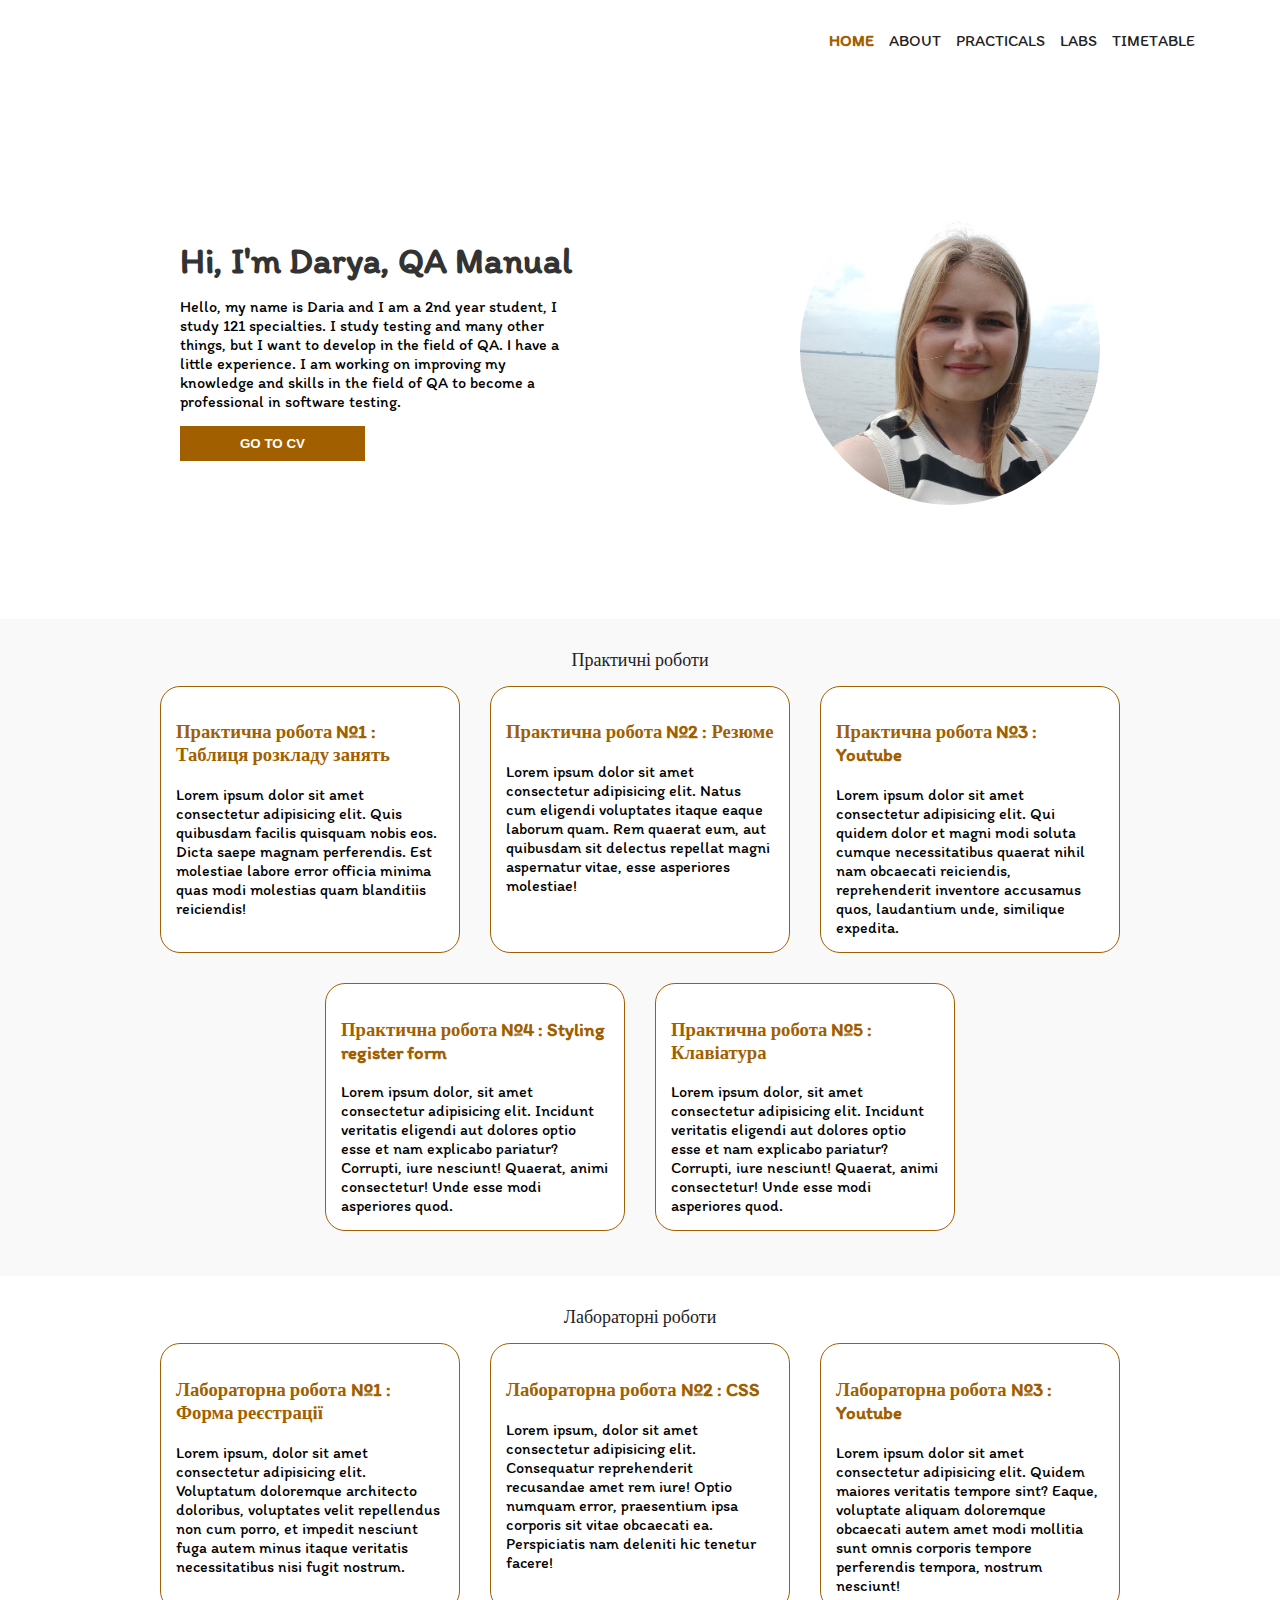
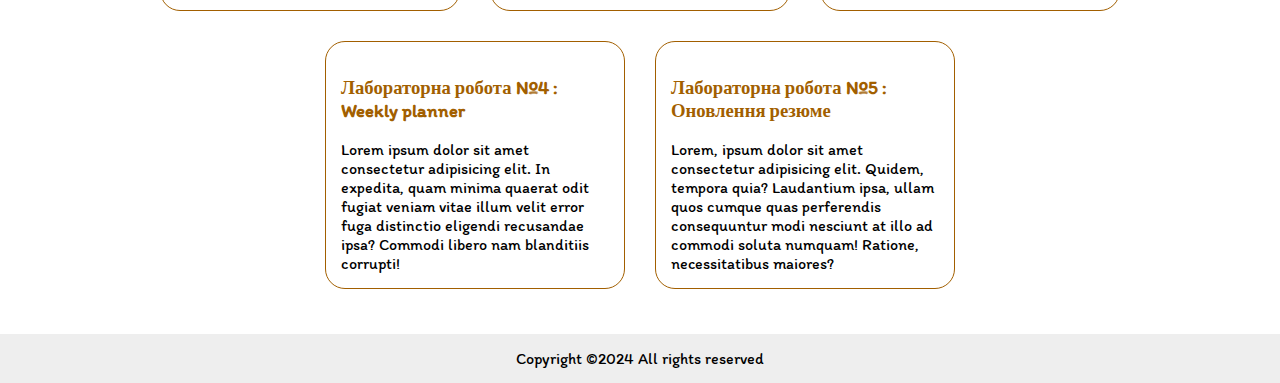
==== lab5/index.html @ 58d54bd6 "added lab5" ====
<!DOCTYPE html>
<html lang="en">
	<head>
		<meta charset="UTF-8" />
		<meta name="viewport" content="width=device-width, initial-scale=1.0" />
		<title>Darya Yakymenko - Junior QA Manual</title>
		<link rel="stylesheet" href="./assets/styles/style.css" />

		<link rel="preconnect" href="https://fonts.googleapis.com" />
		<link rel="preconnect" href="https://fonts.gstatic.com" crossorigin />
		<link
			href="https://fonts.googleapis.com/css2?family=Itim&display=swap"
			rel="stylesheet"
		/>

		<script src="./assets/js/script.js" defer></script>
	</head>
	<body>
		<div id="mainBody">
			<header class="header">
				<div class="wrapper">
					<nav class="nav" role="navigation">
						<ul>
							<li>
								<a href="./index.html" class="navLink active">Home</a>
							</li>
							<li>
								<a href="#about" class="navLink">About</a>
							</li>
							<li>
								<a href="#pzs">Practicals</a>
							</li>
							<li>
								<a href="#labs">Labs</a>
							</li>
							<li>
								<a href="./timetable.html">Timetable</a>
							</li>
						</ul>
					</nav>

					<button type="button" class="burgerNav">
						<span class="burgerLine"></span>
					</button>
				</div>
			</header>

			<main class="main">
				<section class="about" id="about">
					<div class="wrapper">
						<div class="aboutBody">
							<div class="aboutInfo">
								<h1>Hi, I'm Darya, QA Manual</h1>
								<p>
									Hello, my name is Daria and I am a 2nd year student, I study
									121 specialties. I study testing and many other things, but I
									want to develop in the field of QA. I have a little
									experience. I am working on improving my knowledge and skills
									in the field of QA to become a professional in software
									testing.
								</p>
								<a
									href="https://cozy-chebakia-2835b8.netlify.app/"
									target="_blank"
								>
									<button type="button">Go to CV</button>
								</a>
							</div>

							<img
								src="./assets/images/photo.jpg"
								alt="User photo"
								class="aboutImage"
							/>
						</div>
					</div>
				</section>

				<section class="pzs" id="pzs">
					<div class="wrapper">
						<h2>Практичні роботи</h2>

						<div class="pzsBody">
							<div class="pz">
								<h3>
									<a href="./timetable.html" target="_blank"
										>Практична робота №1 : Таблиця розкладу занять</a
									>
								</h3>
								<p>
									Lorem ipsum dolor sit amet consectetur adipisicing elit. Quis
									quibusdam facilis quisquam nobis eos. Dicta saepe magnam
									perferendis. Est molestiae labore error officia minima quas
									modi molestias quam blanditiis reiciendis!
								</p>
							</div>
							<div class="pz">
								<h3>
									<a href="./Web%20практика%202/index.html" target="_blank"
										>Практична робота №2 : Резюме</a
									>
								</h3>
								<p>
									Lorem ipsum dolor sit amet consectetur adipisicing elit. Natus
									cum eligendi voluptates itaque eaque laborum quam. Rem quaerat
									eum, aut quibusdam sit delectus repellat magni aspernatur
									vitae, esse asperiores molestiae!
								</p>
							</div>
							<div class="pz">
								<h3>
									<a href="./Web%20практика%203/index.html" target="_blank"
										>Практична робота №3 : Youtube</a
									>
								</h3>
								<p>
									Lorem ipsum dolor sit amet consectetur adipisicing elit. Qui
									quidem dolor et magni modi soluta cumque necessitatibus
									quaerat nihil nam obcaecati reiciendis, reprehenderit
									inventore accusamus quos, laudantium unde, similique expedita.
								</p>
							</div>
							<div class="pz">
								<h3>
									<a href="./pz4/index.html" target="_blank"
										>Практична робота №4 : Styling register form</a
									>
								</h3>
								<p>
									Lorem ipsum dolor, sit amet consectetur adipisicing elit.
									Incidunt veritatis eligendi aut dolores optio esse et nam
									explicabo pariatur? Corrupti, iure nesciunt! Quaerat, animi
									consectetur! Unde esse modi asperiores quod.
								</p>
							</div>
							<div class="pz">
								<h3>
									<a href="./pz5/index.html" target="_blank"
										>Практична робота №5 : Клавіатура</a
									>
								</h3>
								<p>
									Lorem ipsum dolor, sit amet consectetur adipisicing elit.
									Incidunt veritatis eligendi aut dolores optio esse et nam
									explicabo pariatur? Corrupti, iure nesciunt! Quaerat, animi
									consectetur! Unde esse modi asperiores quod.
								</p>
							</div>
						</div>
					</div>
				</section>

				<section class="labs" id="labs">
					<div class="wrapper">
						<h2>Лабораторні роботи</h2>

						<div class="labsBody">
							<div class="lab">
								<h3>
									<a href="./lab1%20web/index.html"
										>Лабораторна робота №1 : Форма реєстрації</a
									>
								</h3>
								<p>
									Lorem ipsum, dolor sit amet consectetur adipisicing elit.
									Voluptatum doloremque architecto doloribus, voluptates velit
									repellendus non cum porro, et impedit nesciunt fuga autem
									minus itaque veritatis necessitatibus nisi fugit nostrum.
								</p>
							</div>
							<div class="lab">
								<h3>
									<a href="./lab%202%20web/lab2.html"
										>Лабораторна робота №2 : CSS</a
									>
								</h3>
								<p>
									Lorem ipsum, dolor sit amet consectetur adipisicing elit.
									Consequatur reprehenderit recusandae amet rem iure! Optio
									numquam error, praesentium ipsa corporis sit vitae obcaecati
									ea. Perspiciatis nam deleniti hic tenetur facere!
								</p>
							</div>
							<div class="lab">
								<h3>
									<a href="./Web%20практика%203/index.html"
										>Лабораторна робота №3 : Youtube</a
									>
								</h3>
								<p>
									Lorem ipsum dolor sit amet consectetur adipisicing elit.
									Quidem maiores veritatis tempore sint? Eaque, voluptate
									aliquam doloremque obcaecati autem amet modi mollitia sunt
									omnis corporis tempore perferendis tempora, nostrum nesciunt!
								</p>
							</div>
							<div class="lab">
								<h3>
									<a href="./lab4.web/index.html"
										>Лабораторна робота №4 : Weekly planner</a
									>
								</h3>
								<p>
									Lorem ipsum dolor sit amet consectetur adipisicing elit. In
									expedita, quam minima quaerat odit fugiat veniam vitae illum
									velit error fuga distinctio eligendi recusandae ipsa? Commodi
									libero nam blanditiis corrupti!
								</p>
							</div>
							<div class="lab">
								<h3>
									<a href="./lab5/index.html"
										>Лабораторна робота №5 : Оновлення резюме</a
									>
								</h3>
								<p>
									Lorem, ipsum dolor sit amet consectetur adipisicing elit.
									Quidem, tempora quia? Laudantium ipsa, ullam quos cumque quas
									perferendis consequuntur modi nesciunt at illo ad commodi
									soluta numquam! Ratione, necessitatibus maiores?
								</p>
							</div>
						</div>
					</div>
				</section>
			</main>

			<footer class="footer">
				<div class="wrapper">
					<div class="footerBody">
						<p>Copyright &copy;2024 All rights reserved</p>
					</div>
				</div>
			</footer>
		</div>
	</body>
</html>
---- lab5/assets/styles/style.css ----
*,
*::before,
*::after {
	box-sizing: border-box;
}

#mainBody {
	display: flex;
	flex-direction: column;
	min-height: 100vh;
	overflow: hidden;
}

body {
	font-family: 'Itim', cursive;
}

body,
h1,
p,
h2 {
	margin: 0;
	padding: 0;
}

li {
	list-style: none;
}

a {
	text-decoration: none;
}

.wrapper {
	max-width: 1170px;
	margin: 0 auto;
	padding: 0 15px;
}

.header {
	background-color: #fff;

	.nav {
		position: fixed;
		top: 0;
		left: 0;
		right: 0;

		z-index: 2;

		ul {
			display: flex;
			flex-direction: column;
			align-items: center;
			background-color: #fff;
			padding: 10px 15px;
			transition: transform 1s ease;
			transform: translateY(-200%);

			&.visible {
				transform: none;
			}

			li {
				padding: 5px 0;
				cursor: pointer;

				a {
					color: #222;
					text-transform: uppercase;
					transition: color 0.5s ease-in-out;

					&.active {
						color: #a25f00;
						font-weight: 700;
					}

					&:hover {
						color: #a25f00;
					}
				}
			}
		}
	}

	.burgerNav {
		position: absolute;
		right: 15px;
		top: 15px;
		display: block;
		z-index: 9;

		width: 30px;
		height: 20px;

		padding: 0;
		border: none;
		background: transparent;

		cursor: pointer;

		&::before,
		&::after {
			content: '';
			position: absolute;
			right: 0;

			width: 100%;
			height: 2px;

			background: #222;
			transition: transform 0.5s ease-in;
		}

		&::before {
			top: 0;
		}

		&::after {
			bottom: 0;
		}

		.burgerLine {
			width: 100%;
			height: 2px;

			position: absolute;
			right: 0;
			top: 50%;

			background: #222;
			transform: translateY(-50%);
			opacity: 1;
			transition: opacity 1s ease;
		}
	}

	.open {
		.burgerLine {
			opacity: 0;
		}

		&::before {
			top: 10px;
			transform: rotate(45deg);
		}

		&::after {
			top: 10px;
			transform: rotate(-45deg);
		}
	}
}

.about {
	background-color: #fff;

	.aboutBody {
		display: flex;
		flex-direction: column-reverse;
		flex-wrap: wrap;
		justify-content: space-around;
		gap: 30px;
		align-items: center;
		padding: 10% 15px;

		.aboutInfo {
			max-width: 400px;
			display: flex;
			flex-direction: column;
			text-align: center;
			align-items: center;
			gap: 15px;

			h1 {
				font-size: 36px;
			}

			a {
				font-weight: 700;
				transition: color 0.5s ease-in-out;

				button {
					text-transform: uppercase;
					color: #fff;
					font-weight: 700;
					cursor: pointer;
					transition: all 0.5s ease-in-out;
					padding: 10px 60px;
					border: none;
					background-color: #a25f00;

					&:hover {
						box-shadow: 0 0 10px #222;
					}
				}
			}
		}

		.aboutImage {
			max-width: 300px;
			border-radius: 50%;
		}
	}
}

.pzs,
.labs {
	padding: 30px 0;
	background-color: #f9f9f9;

	h2 {
		font-size: 18px;
		color: #222;
		font-weight: 400;
		text-align: center;
	}

	.pzsBody,
	.labsBody {
		display: flex;
		flex-wrap: wrap;
		justify-content: center;
		gap: 30px;
		margin: 15px 0;

		.pz,
		.lab {
			max-width: 300px;
			background-color: #fff;
			padding: 15px;
			border-radius: 20px;
			border: 1px solid #a25f00;
			transition: transform 0.5s ease-in-out;

			&:hover {
				cursor: pointer;
				transform: scale(0.9);
			}

			h3 a {
				color: #a25f00;
			}
		}
	}
}

.labs {
	background-color: #fff;
}

.footer {
	background-color: #eee;

	.footerBody {
		display: flex;
		flex-wrap: wrap;
		justify-content: center;
		gap: 15px;
		align-items: center;
		padding: 15px 0;

		h3 {
			font-size: 14px;
		}
	}
}

.timetable {
	width: 80%;
	margin: 0 auto;
	background-color: #fff;
	border-radius: 8px;
	box-shadow: 0 0 10px rgba(0, 0, 0, 0.1);
	padding: 20px;
}
h1 {
	text-align: center;
	color: #333;
}
.table {
	width: 100%;
	border-collapse: collapse;
}
.table caption {
	font-size: 1.5em;
	margin-bottom: 10px;
	color: #444;
}
.table th,
.table td {
	border: 1px solid #ddd;
	padding: 10px;
	text-align: center;
}
.table th {
	background-color: #f4f4f4;
	color: #333;
}
.table tr:nth-child(even) {
	background-color: #f9f9f9;
}

.table tr:hover {
	background-color: #f1f1f1;
}

@media screen and (min-width: 1024px) {
	.header {
		.nav {
			position: static;

			ul {
				flex-direction: row;
				transform: none;
				justify-content: flex-end;

				li:not(:first-child) {
					margin: 0 0 0 15px;
				}
			}
		}

		.burgerNav {
			display: none;
		}
	}

	.about {
		.aboutBody {
			flex-direction: row;

			.aboutInfo {
				text-align: start;
				align-items: flex-start;
			}
		}
	}
}
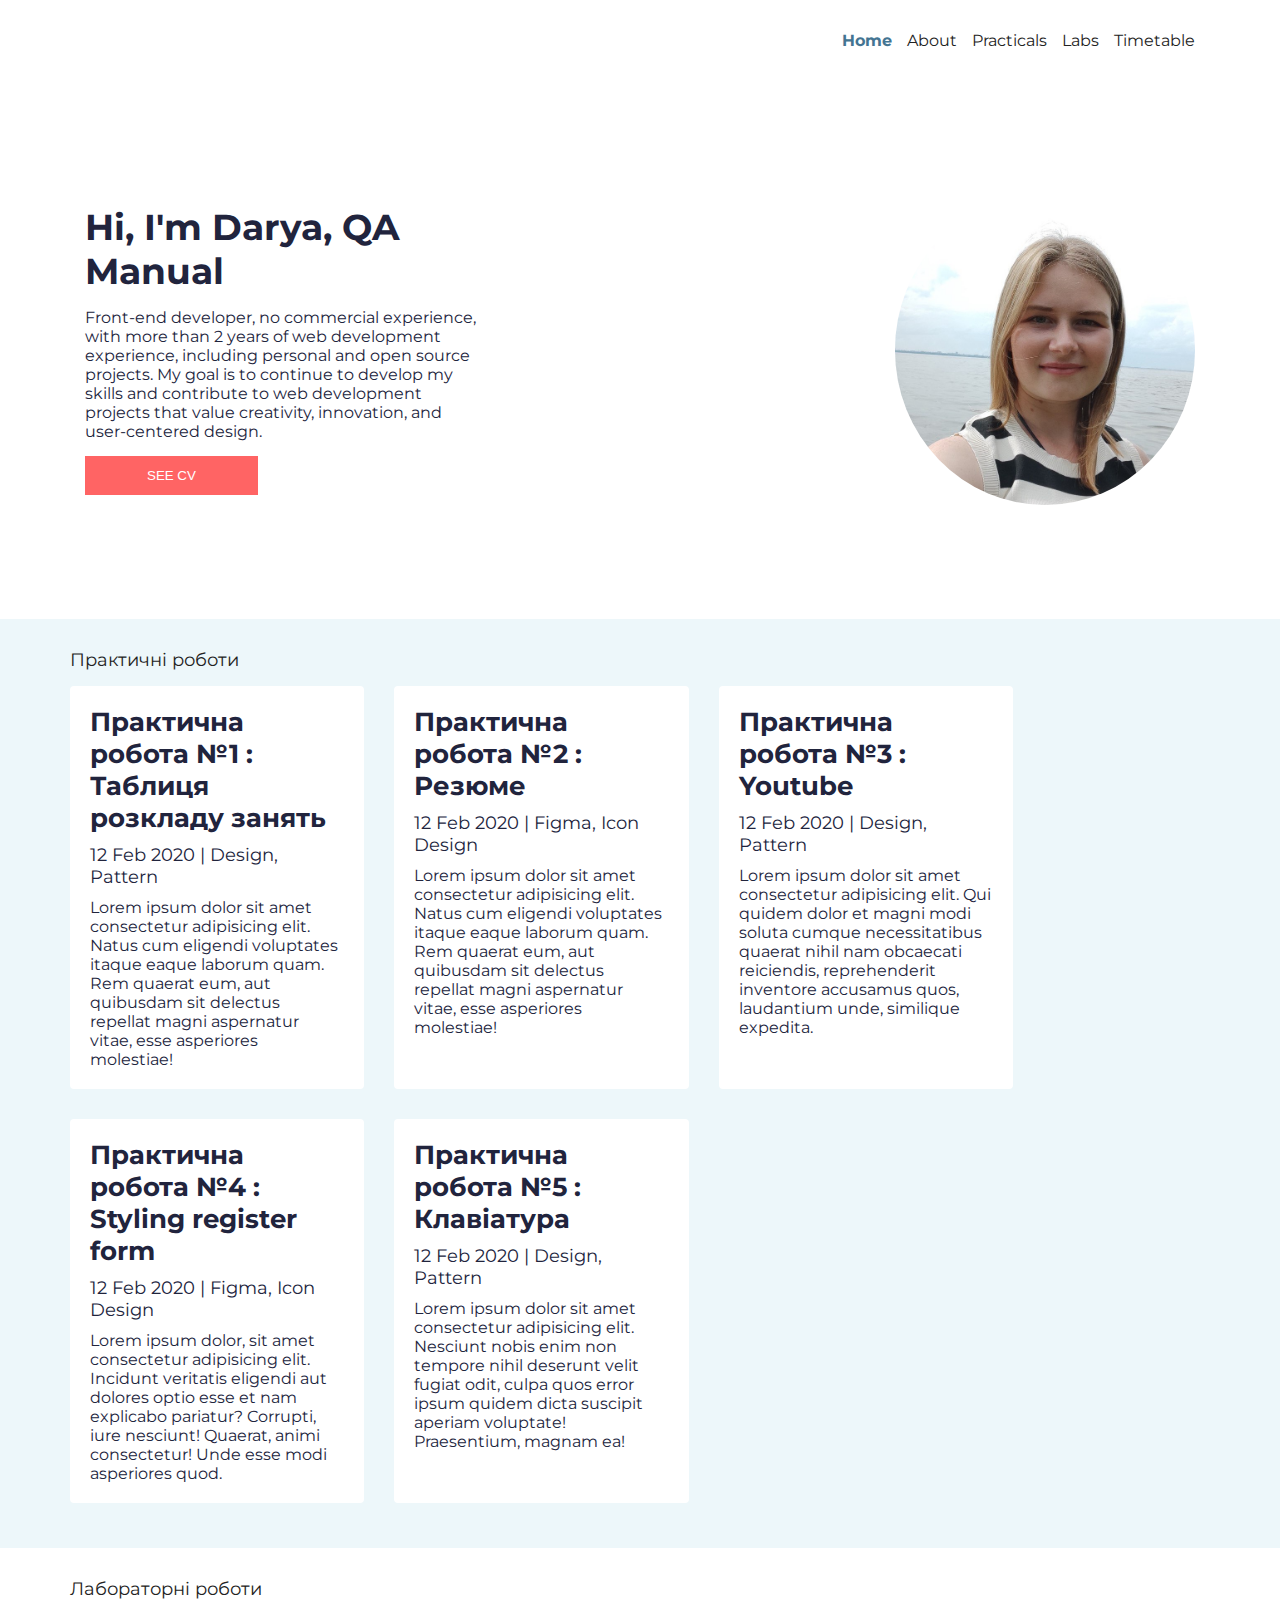
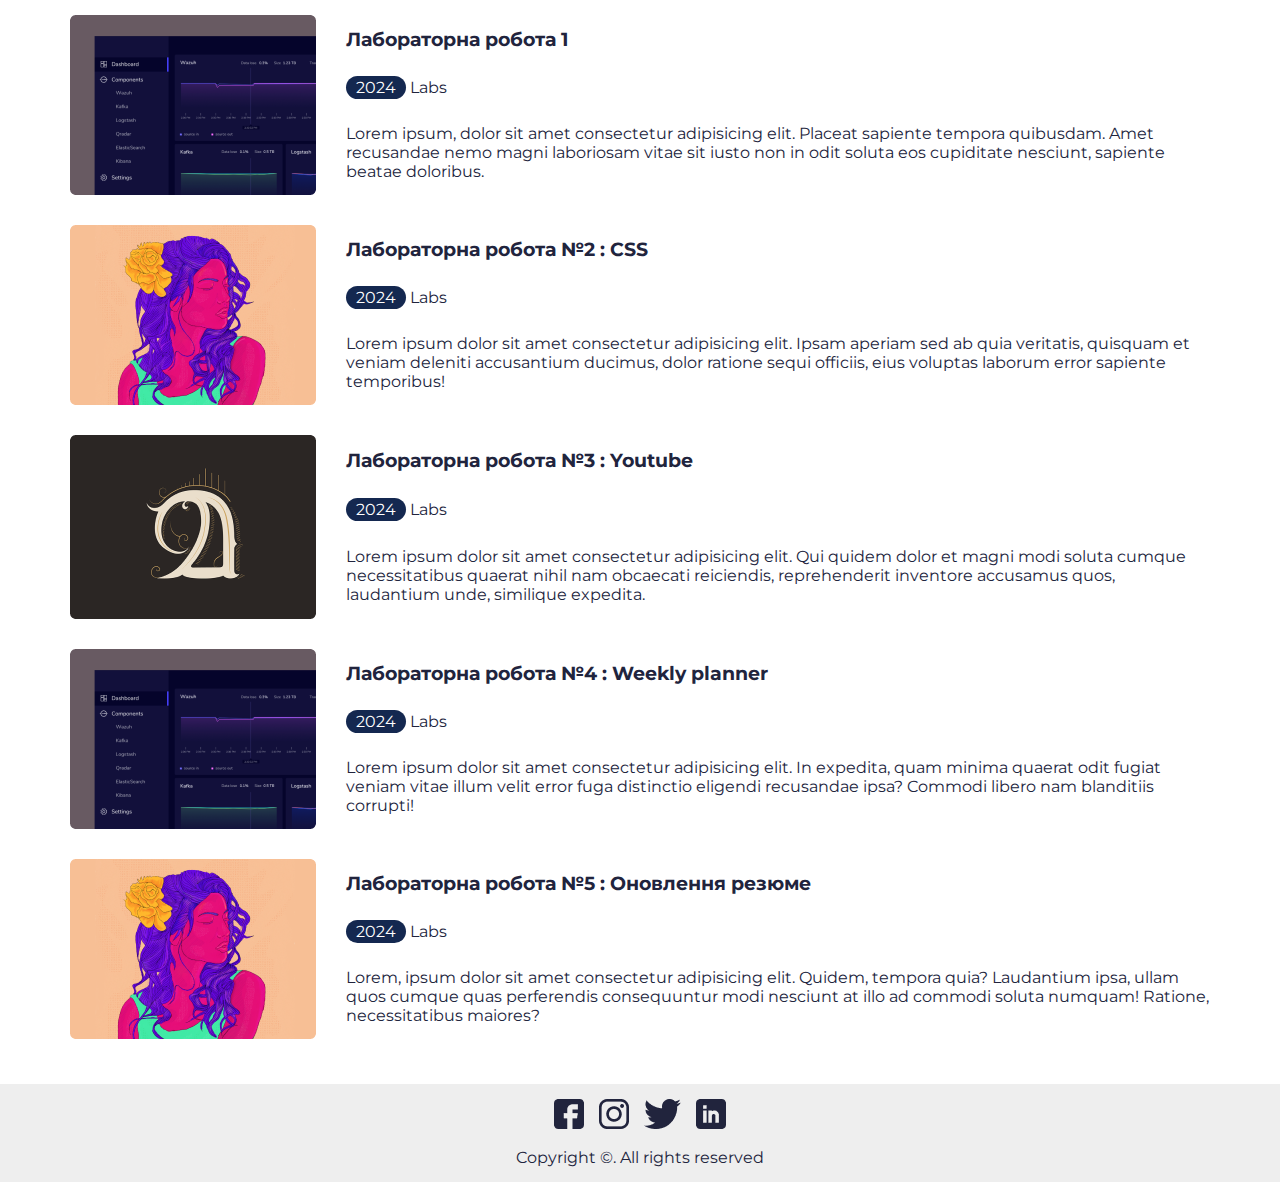
==== commit 12a4eb38: "update lab5" ====
--- a/lab5/index.html
+++ b/lab5/index.html
@@ -1,237 +1,273 @@
 <!DOCTYPE html>
 <html lang="en">
-	<head>
-		<meta charset="UTF-8" />
-		<meta name="viewport" content="width=device-width, initial-scale=1.0" />
-		<title>Darya Yakymenko - Junior QA Manual</title>
-		<link rel="stylesheet" href="./assets/styles/style.css" />
-
-		<link rel="preconnect" href="https://fonts.googleapis.com" />
-		<link rel="preconnect" href="https://fonts.gstatic.com" crossorigin />
-		<link
-			href="https://fonts.googleapis.com/css2?family=Itim&display=swap"
-			rel="stylesheet"
-		/>
-
-		<script src="./assets/js/script.js" defer></script>
-	</head>
-	<body>
-		<div id="mainBody">
-			<header class="header">
-				<div class="wrapper">
-					<nav class="nav" role="navigation">
-						<ul>
-							<li>
-								<a href="./index.html" class="navLink active">Home</a>
-							</li>
-							<li>
-								<a href="#about" class="navLink">About</a>
-							</li>
-							<li>
-								<a href="#pzs">Practicals</a>
-							</li>
-							<li>
-								<a href="#labs">Labs</a>
-							</li>
-							<li>
-								<a href="./timetable.html">Timetable</a>
-							</li>
-						</ul>
-					</nav>
-
-					<button type="button" class="burgerNav">
-						<span class="burgerLine"></span>
-					</button>
-				</div>
-			</header>
-
-			<main class="main">
-				<section class="about" id="about">
-					<div class="wrapper">
-						<div class="aboutBody">
-							<div class="aboutInfo">
-								<h1>Hi, I'm Darya, QA Manual</h1>
-								<p>
-									Hello, my name is Daria and I am a 2nd year student, I study
-									121 specialties. I study testing and many other things, but I
-									want to develop in the field of QA. I have a little
-									experience. I am working on improving my knowledge and skills
-									in the field of QA to become a professional in software
-									testing.
-								</p>
-								<a
-									href="https://cozy-chebakia-2835b8.netlify.app/"
-									target="_blank"
-								>
-									<button type="button">Go to CV</button>
-								</a>
-							</div>
-
-							<img
-								src="./assets/images/photo.jpg"
-								alt="User photo"
-								class="aboutImage"
-							/>
-						</div>
-					</div>
-				</section>
-
-				<section class="pzs" id="pzs">
-					<div class="wrapper">
-						<h2>Практичні роботи</h2>
-
-						<div class="pzsBody">
-							<div class="pz">
-								<h3>
-									<a href="./timetable.html" target="_blank"
-										>Практична робота №1 : Таблиця розкладу занять</a
-									>
-								</h3>
-								<p>
-									Lorem ipsum dolor sit amet consectetur adipisicing elit. Quis
-									quibusdam facilis quisquam nobis eos. Dicta saepe magnam
-									perferendis. Est molestiae labore error officia minima quas
-									modi molestias quam blanditiis reiciendis!
-								</p>
-							</div>
-							<div class="pz">
-								<h3>
-									<a href="./Web%20практика%202/index.html" target="_blank"
-										>Практична робота №2 : Резюме</a
-									>
-								</h3>
-								<p>
-									Lorem ipsum dolor sit amet consectetur adipisicing elit. Natus
-									cum eligendi voluptates itaque eaque laborum quam. Rem quaerat
-									eum, aut quibusdam sit delectus repellat magni aspernatur
-									vitae, esse asperiores molestiae!
-								</p>
-							</div>
-							<div class="pz">
-								<h3>
-									<a href="./Web%20практика%203/index.html" target="_blank"
-										>Практична робота №3 : Youtube</a
-									>
-								</h3>
-								<p>
-									Lorem ipsum dolor sit amet consectetur adipisicing elit. Qui
-									quidem dolor et magni modi soluta cumque necessitatibus
-									quaerat nihil nam obcaecati reiciendis, reprehenderit
-									inventore accusamus quos, laudantium unde, similique expedita.
-								</p>
-							</div>
-							<div class="pz">
-								<h3>
-									<a href="./pz4/index.html" target="_blank"
-										>Практична робота №4 : Styling register form</a
-									>
-								</h3>
-								<p>
-									Lorem ipsum dolor, sit amet consectetur adipisicing elit.
-									Incidunt veritatis eligendi aut dolores optio esse et nam
-									explicabo pariatur? Corrupti, iure nesciunt! Quaerat, animi
-									consectetur! Unde esse modi asperiores quod.
-								</p>
-							</div>
-							<div class="pz">
-								<h3>
-									<a href="./pz5/index.html" target="_blank"
-										>Практична робота №5 : Клавіатура</a
-									>
-								</h3>
-								<p>
-									Lorem ipsum dolor, sit amet consectetur adipisicing elit.
-									Incidunt veritatis eligendi aut dolores optio esse et nam
-									explicabo pariatur? Corrupti, iure nesciunt! Quaerat, animi
-									consectetur! Unde esse modi asperiores quod.
-								</p>
-							</div>
-						</div>
-					</div>
-				</section>
-
-				<section class="labs" id="labs">
-					<div class="wrapper">
-						<h2>Лабораторні роботи</h2>
-
-						<div class="labsBody">
-							<div class="lab">
-								<h3>
-									<a href="./lab1%20web/index.html"
-										>Лабораторна робота №1 : Форма реєстрації</a
-									>
-								</h3>
-								<p>
-									Lorem ipsum, dolor sit amet consectetur adipisicing elit.
-									Voluptatum doloremque architecto doloribus, voluptates velit
-									repellendus non cum porro, et impedit nesciunt fuga autem
-									minus itaque veritatis necessitatibus nisi fugit nostrum.
-								</p>
-							</div>
-							<div class="lab">
-								<h3>
-									<a href="./lab%202%20web/lab2.html"
-										>Лабораторна робота №2 : CSS</a
-									>
-								</h3>
-								<p>
-									Lorem ipsum, dolor sit amet consectetur adipisicing elit.
-									Consequatur reprehenderit recusandae amet rem iure! Optio
-									numquam error, praesentium ipsa corporis sit vitae obcaecati
-									ea. Perspiciatis nam deleniti hic tenetur facere!
-								</p>
-							</div>
-							<div class="lab">
-								<h3>
-									<a href="./Web%20практика%203/index.html"
-										>Лабораторна робота №3 : Youtube</a
-									>
-								</h3>
-								<p>
-									Lorem ipsum dolor sit amet consectetur adipisicing elit.
-									Quidem maiores veritatis tempore sint? Eaque, voluptate
-									aliquam doloremque obcaecati autem amet modi mollitia sunt
-									omnis corporis tempore perferendis tempora, nostrum nesciunt!
-								</p>
-							</div>
-							<div class="lab">
-								<h3>
-									<a href="./lab4.web/index.html"
-										>Лабораторна робота №4 : Weekly planner</a
-									>
-								</h3>
-								<p>
-									Lorem ipsum dolor sit amet consectetur adipisicing elit. In
-									expedita, quam minima quaerat odit fugiat veniam vitae illum
-									velit error fuga distinctio eligendi recusandae ipsa? Commodi
-									libero nam blanditiis corrupti!
-								</p>
-							</div>
-							<div class="lab">
-								<h3>
-									<a href="./lab5/index.html"
-										>Лабораторна робота №5 : Оновлення резюме</a
-									>
-								</h3>
-								<p>
-									Lorem, ipsum dolor sit amet consectetur adipisicing elit.
-									Quidem, tempora quia? Laudantium ipsa, ullam quos cumque quas
-									perferendis consequuntur modi nesciunt at illo ad commodi
-									soluta numquam! Ratione, necessitatibus maiores?
-								</p>
-							</div>
-						</div>
-					</div>
-				</section>
-			</main>
-
-			<footer class="footer">
-				<div class="wrapper">
-					<div class="footerBody">
-						<p>Copyright &copy;2024 All rights reserved</p>
-					</div>
-				</div>
-			</footer>
+<head>
+    <meta charset="UTF-8" />
+    <meta name="viewport" content="width=device-width, initial-scale=1.0" />
+    <title>Yakymenko Darya - QA Manual</title>
+    <link rel="stylesheet" href="./assets/styles/style.css" />
+
+    <!-- Fonts -->
+    <link rel="preconnect" href="https://fonts.googleapis.com" />
+    <link rel="preconnect" href="https://fonts.gstatic.com" crossorigin />
+    <link
+      href="https://fonts.googleapis.com/css2?family=Montserrat:ital,wght@0,100..900;1,100..900&display=swap"
+      rel="stylesheet"
+    />
+
+	<script src="./assets/js/script.js" defer></script>
+</head>
+<body>
+    <div id="root">
+      <header class="header">
+        <div class="wrapper">
+          <nav class="nav" role="navigation">
+            <ul>
+              <li>
+                <a href="./index.html" class="navLink active">Home</a>
+              </li>
+              <li>
+                <a href="#about" class="navLink">About</a>
+              </li>
+              <li>
+                <a href="#pzs">Practicals</a>
+              </li>
+              <li>
+                <a href="#labs">Labs</a>
+              </li>
+              <li>
+                <a href="./timetable.html">Timetable</a>
+              </li>
+            </ul>
+          </nav>
+
+          <button type="button" class="burgerNav">
+            <span class="burgerLine"></span>
+          </button>
+        </div>
+      </header>
+
+      <main class="main">
+        <section class="about" id="about">
+          <div class="wrapper">
+            <div class="aboutBody">
+              <div class="aboutInfo">
+                <h1>Hi, I'm Darya, QA Manual</h1>
+                <p>
+                  Front-end developer, no commercial experience, with more than
+                  2 years of web development experience, including personal and
+                  open source projects. My goal is to continue to develop my
+                  skills and contribute to web development projects that value
+                  creativity, innovation, and user-centered design.
+                </p>
+                <a
+                  href="https://stirring-bienenstitch-fa72ca.netlify.app/"
+                  target="_blank"
+                >
+                  <button type="button">See CV</button>
+                </a>
+              </div>
+
+              <img
+                src="./assets/images/photo.jpg"
+                alt="User photo"
+                class="aboutImage"
+              />
+            </div>
+          </div>
+        </section>
+
+        <section class="pzs" id="pzs">
+          <div class="wrapper">
+            <h2>Практичні роботи</h2>
+
+
+            <div class="pzsBody">
+				<div class="pz">
+				  <h3>
+					<a href="./timetable.html">Практична робота №1 : Таблиця розкладу занять</a>
+				  </h3>
+				  <p class="dateAuthor">12 Feb 2020 | Design, Pattern</p>
+				  <p>
+					Lorem ipsum dolor sit amet consectetur adipisicing elit. Natus
+					cum eligendi voluptates itaque eaque laborum quam. Rem quaerat
+					eum, aut quibusdam sit delectus repellat magni aspernatur
+					vitae, esse asperiores molestiae!
+				  </p>
+				</div>
+				<div class="pz">
+				  <h3>
+					<a href="./index.html">Практична робота №2 : Резюме</a>
+				  </h3>
+				  <p class="dateAuthor">12 Feb 2020 | Figma, Icon Design</p>
+				  <p>
+					Lorem ipsum dolor sit amet consectetur adipisicing elit. Natus
+					cum eligendi voluptates itaque eaque laborum quam. Rem quaerat
+					eum, aut quibusdam sit delectus repellat magni aspernatur
+					vitae, esse asperiores molestiae!
+				  </p>
+				</div>
+				<div class="pz">
+				  <h3>
+					<a href="./Web%20практика%203/index.html">Практична робота №3 : Youtube</a>
+				  </h3>
+				  <p class="dateAuthor">12 Feb 2020 | Design, Pattern</p>
+				  <p>
+					Lorem ipsum dolor sit amet consectetur adipisicing elit. Qui
+					quidem dolor et magni modi soluta cumque necessitatibus
+					quaerat nihil nam obcaecati reiciendis, reprehenderit
+					inventore accusamus quos, laudantium unde, similique expedita.
+				  </p>
+				</div>
+				<div class="pz">
+				  <h3>
+					<a href="./pz4/index.html">Практична робота №4 : Styling register form</a>
+				  </h3>
+				  <p class="dateAuthor">12 Feb 2020 | Figma, Icon Design</p>
+				  <p>
+					Lorem ipsum dolor, sit amet consectetur adipisicing elit.
+					Incidunt veritatis eligendi aut dolores optio esse et nam
+					explicabo pariatur? Corrupti, iure nesciunt! Quaerat, animi
+					consectetur! Unde esse modi asperiores quod.
+				  </p>
+				</div>
+				<div class="pz">
+				  <h3>
+					<a href="./pz5/index.html">Практична робота №5 : Клавіатура</a>
+				  </h3>
+				  <p class="dateAuthor">12 Feb 2020 | Design, Pattern</p>
+				  <p>
+					Lorem ipsum dolor sit amet consectetur adipisicing elit.
+					Nesciunt nobis enim non tempore nihil deserunt velit fugiat
+					odit, culpa quos error ipsum quidem dicta suscipit aperiam
+					voluptate! Praesentium, magnam ea!
+				  </p>
+				</div>
+			  </div>
+			</div>
+		  </section>
+  
+		  <section class="labs" id="labs">
+			<div class="wrapper">
+			  <h2>Лабораторні роботи</h2>
+
+
+			  <div class="labsBody">
+				<div class="lab">
+				  <img
+					src="./assets/images/Rectangle 30.png"
+					alt="Lab 1"
+					class="labImage"
+				  />
+				  <div class="labBody">
+					<h3>
+					  <a href="./lab1%20web/index.html">Лабораторна робота 1</a>
+					</h3>
+					<p><span>2024</span> Labs</p>
+					<p>
+					  Lorem ipsum, dolor sit amet consectetur adipisicing elit.
+					  Placeat sapiente tempora quibusdam. Amet recusandae nemo
+					  magni laboriosam vitae sit iusto non in odit soluta eos
+					  cupiditate nesciunt, sapiente beatae doloribus.
+					</p>
+				  </div>
+				</div>
+				<div class="lab">
+				  <img
+					src="./assets/images/Rectangle 32.png"
+					alt="Lab 2"
+					class="labImage"
+				  />
+				  <div class="labBody">
+					<h3>
+					  <a href="./lab%202%20web/lab2.html">Лабораторна робота №2 : CSS</a>
+					</h3>
+					<p><span>2024</span> Labs</p>
+					<p>
+					  Lorem ipsum dolor sit amet consectetur adipisicing elit.
+					  Ipsam aperiam sed ab quia veritatis, quisquam et veniam
+					  deleniti accusantium ducimus, dolor ratione sequi officiis,
+					  eius voluptas laborum error sapiente temporibus!
+					</p>
+				  </div>
+				</div>
+				<div class="lab">
+				  <img
+					src="./assets/images/Rectangle 34.png"
+					alt="Lab 3"
+					class="labImage"
+				  />
+				  <div class="labBody">
+					<h3>
+					  <a href="./Web%20практика%203/index.html">Лабораторна робота №3 : Youtube</a>
+					</h3>
+					<p><span>2024</span> Labs</p>
+					<p>
+					  Lorem ipsum dolor sit amet consectetur adipisicing elit. Qui
+					  quidem dolor et magni modi soluta cumque necessitatibus
+					  quaerat nihil nam obcaecati reiciendis, reprehenderit
+					  inventore accusamus quos, laudantium unde, similique
+					  expedita.
+					</p>
+				  </div>
+				</div>
+				<div class="lab">
+				  <img
+					src="./assets/images/Rectangle 30.png"
+					alt="Lab 4"
+					class="labImage"
+				  />
+				  <div class="labBody">
+					<h3>
+					  <a href="./lab4.web/index.html">Лабораторна робота №4 : Weekly planner</a>
+					</h3>
+					<p><span>2024</span> Labs</p>
+					<p>
+					  Lorem ipsum dolor sit amet consectetur adipisicing elit. In
+					  expedita, quam minima quaerat odit fugiat veniam vitae illum
+					  velit error fuga distinctio eligendi recusandae ipsa?
+					  Commodi libero nam blanditiis corrupti!
+					</p>
+				  </div>
+				</div>
+				<div class="lab">
+				  <img
+					src="./assets/images/Rectangle 32.png"
+					alt="Lab 5"
+					class="labImage"
+				  />
+				  <div class="labBody">
+					<h3>
+					  <a href="./lab5/index.html">Лабораторна робота №5 : Оновлення резюме</a>
+					</h3>
+					<p><span>2024</span> Labs</p>
+					<p>
+					  Lorem, ipsum dolor sit amet consectetur adipisicing elit.
+					  Quidem, tempora quia? Laudantium ipsa, ullam quos cumque
+					  quas perferendis consequuntur modi nesciunt at illo ad
+					  commodi soluta numquam! Ratione, necessitatibus maiores?
+					</p>
+				  </div>
+				</div>
+			  </div>
+			</div>
+		  </section>
+		</main>
+
+
+		<footer class="footer">
+			<div class="wrapper">
+			  <div class="footerBody">
+				<div>
+				  <a href="https://www.facebook.com/" target="_blank"><img src="./assets/images/fb.png" alt="Facebook" /></a>
+				  <a href="https://www.instagram.com/" target="_blank"><img src="./assets/images/insta.png" alt="Instagram" /></a>
+				  <a href="https://x.com/" target="_blank"><img src="./assets/images/Group.png" alt="Twitter" /></a>
+				  <a href="https://ua.linkedin.com/" target="_blank"><img src="./assets/images/Linkedin.png" alt="LinkedIn" /></a>
+				</div>
+				<p>Copyright &copy;<span></span>. All rights reserved</p>
+			  </div>
+			</div>
+		  </footer>
 		</div>
-	</body>
-</html>
+	  </body>
+	</html>
+		--- a/lab5/assets/styles/style.css
+++ b/lab5/assets/styles/style.css
@@ -1,339 +1,377 @@
 *,
 *::before,
 *::after {
-	box-sizing: border-box;
-}
-
-#mainBody {
-	display: flex;
-	flex-direction: column;
-	min-height: 100vh;
-	overflow: hidden;
+  box-sizing: border-box;
+}
+
+#root {
+  display: flex;
+  flex-direction: column;
+  min-height: 100vh;
+  overflow: hidden;
 }
 
 body {
-	font-family: 'Itim', cursive;
+  font-family: 'Montserrat', serif;
+  color: #21243d;
 }
 
 body,
 h1,
 p,
 h2 {
-	margin: 0;
-	padding: 0;
+  margin: 0;
+  padding: 0;
 }
 
 li {
-	list-style: none;
+  list-style: none;
 }
 
 a {
-	text-decoration: none;
+  text-decoration: none;
 }
 
 .wrapper {
-	max-width: 1170px;
-	margin: 0 auto;
-	padding: 0 15px;
+  max-width: 1170px;
+  margin: 0 auto;
+  padding: 0 15px;
 }
 
 .header {
-	background-color: #fff;
-
-	.nav {
-		position: fixed;
-		top: 0;
-		left: 0;
-		right: 0;
-
-		z-index: 2;
-
-		ul {
-			display: flex;
-			flex-direction: column;
-			align-items: center;
-			background-color: #fff;
-			padding: 10px 15px;
-			transition: transform 1s ease;
-			transform: translateY(-200%);
-
-			&.visible {
-				transform: none;
-			}
-
-			li {
-				padding: 5px 0;
-				cursor: pointer;
-
-				a {
-					color: #222;
-					text-transform: uppercase;
-					transition: color 0.5s ease-in-out;
-
-					&.active {
-						color: #a25f00;
-						font-weight: 700;
-					}
-
-					&:hover {
-						color: #a25f00;
-					}
-				}
-			}
-		}
-	}
-
-	.burgerNav {
-		position: absolute;
-		right: 15px;
-		top: 15px;
-		display: block;
-		z-index: 9;
-
-		width: 30px;
-		height: 20px;
-
-		padding: 0;
-		border: none;
-		background: transparent;
-
-		cursor: pointer;
-
-		&::before,
-		&::after {
-			content: '';
-			position: absolute;
-			right: 0;
-
-			width: 100%;
-			height: 2px;
-
-			background: #222;
-			transition: transform 0.5s ease-in;
-		}
-
-		&::before {
-			top: 0;
-		}
-
-		&::after {
-			bottom: 0;
-		}
-
-		.burgerLine {
-			width: 100%;
-			height: 2px;
-
-			position: absolute;
-			right: 0;
-			top: 50%;
-
-			background: #222;
-			transform: translateY(-50%);
-			opacity: 1;
-			transition: opacity 1s ease;
-		}
-	}
-
-	.open {
-		.burgerLine {
-			opacity: 0;
-		}
-
-		&::before {
-			top: 10px;
-			transform: rotate(45deg);
-		}
-
-		&::after {
-			top: 10px;
-			transform: rotate(-45deg);
-		}
-	}
+  background-color: #fff;
+
+  .nav {
+    position: fixed;
+    top: 0;
+    left: 0;
+    right: 0;
+
+    z-index: 2;
+
+    ul {
+      display: flex;
+      flex-direction: column;
+      align-items: center;
+      background-color: #fff;
+      padding: 10px 15px;
+      transition: transform 1s ease;
+      transform: translateY(-200%);
+
+      &.visible {
+        transform: none;
+      }
+
+      li {
+        padding: 5px 0;
+        cursor: pointer;
+
+        a {
+          color: #222;
+          transition: color 0.5s ease-in-out;
+
+          &.active {
+            color: #437492;
+            font-weight: 700;
+          }
+
+          &:hover {
+            color: #437492;
+          }
+        }
+      }
+    }
+  }
+
+  .burgerNav {
+    position: absolute;
+    right: 15px;
+    top: 15px;
+    display: block;
+    z-index: 9;
+
+    width: 30px;
+    height: 20px;
+
+    padding: 0;
+    border: none;
+    background: transparent;
+
+    cursor: pointer;
+
+    &::before,
+    &::after {
+      content: '';
+      position: absolute;
+      right: 0;
+
+      width: 100%;
+      height: 2px;
+
+      background: #222;
+      transition: transform 0.5s ease-in;
+    }
+
+    &::before {
+      top: 0;
+    }
+
+    &::after {
+      bottom: 0;
+    }
+
+    .burgerLine {
+      width: 100%;
+      height: 2px;
+
+      position: absolute;
+      right: 0;
+      top: 50%;
+
+      background: #222;
+      transform: translateY(-50%);
+      opacity: 1;
+      transition: opacity 1s ease;
+    }
+  }
+
+  .open {
+    .burgerLine {
+      opacity: 0;
+    }
+
+    &::before {
+      top: 10px;
+      transform: rotate(45deg);
+    }
+
+    &::after {
+      top: 10px;
+      transform: rotate(-45deg);
+    }
+  }
 }
 
 .about {
-	background-color: #fff;
-
-	.aboutBody {
-		display: flex;
-		flex-direction: column-reverse;
-		flex-wrap: wrap;
-		justify-content: space-around;
-		gap: 30px;
-		align-items: center;
-		padding: 10% 15px;
-
-		.aboutInfo {
-			max-width: 400px;
-			display: flex;
-			flex-direction: column;
-			text-align: center;
-			align-items: center;
-			gap: 15px;
-
-			h1 {
-				font-size: 36px;
-			}
-
-			a {
-				font-weight: 700;
-				transition: color 0.5s ease-in-out;
-
-				button {
-					text-transform: uppercase;
-					color: #fff;
-					font-weight: 700;
-					cursor: pointer;
-					transition: all 0.5s ease-in-out;
-					padding: 10px 60px;
-					border: none;
-					background-color: #a25f00;
-
-					&:hover {
-						box-shadow: 0 0 10px #222;
-					}
-				}
-			}
-		}
-
-		.aboutImage {
-			max-width: 300px;
-			border-radius: 50%;
-		}
-	}
+  background-color: #fff;
+
+  .aboutBody {
+    display: flex;
+    flex-direction: column-reverse;
+    flex-wrap: wrap;
+    justify-content: space-between;
+    gap: 30px;
+    align-items: center;
+    padding: 10% 15px;
+
+    .aboutInfo {
+      max-width: 400px;
+      display: flex;
+      flex-direction: column;
+      text-align: center;
+      align-items: center;
+      gap: 15px;
+
+      h1 {
+        font-size: 36px;
+      }
+
+      a {
+        font-weight: 700;
+        transition: color 0.5s ease-in-out;
+
+        button {
+		text-transform: uppercase;	
+          color: #fff;
+          cursor: pointer;
+          transition: all 0.5s ease-in-out;
+          padding: 10px 60px;
+          border: 2px solid #FF6464;
+          background-color: #FF6464;
+
+          &:hover {
+            background-color: transparent;
+            color: #222;
+          }
+        }
+      }
+    }
+
+    .aboutImage {
+      max-width: 300px;
+      border-radius: 50%;
+    }
+  }
 }
 
 .pzs,
 .labs {
-	padding: 30px 0;
-	background-color: #f9f9f9;
-
-	h2 {
-		font-size: 18px;
-		color: #222;
-		font-weight: 400;
-		text-align: center;
-	}
-
-	.pzsBody,
-	.labsBody {
-		display: flex;
-		flex-wrap: wrap;
-		justify-content: center;
-		gap: 30px;
-		margin: 15px 0;
-
-		.pz,
-		.lab {
-			max-width: 300px;
-			background-color: #fff;
-			padding: 15px;
-			border-radius: 20px;
-			border: 1px solid #a25f00;
-			transition: transform 0.5s ease-in-out;
-
-			&:hover {
-				cursor: pointer;
-				transform: scale(0.9);
-			}
-
-			h3 a {
-				color: #a25f00;
-			}
-		}
-	}
+  padding: 30px 0;
+  background-color: #edf7fa;
+
+  h2 {
+    font-size: 18px;
+    color: #222;
+    font-weight: 400;
+  }
+
+  .pzsBody,
+  .labsBody {
+    display: flex;
+    flex-wrap: wrap;
+    gap: 30px;
+    margin: 15px 0;
+
+    .pz {
+      max-width: 23vw;
+      background-color: #fff;
+      padding: 20px;
+      border-radius: 4px;
+      transition: transform 0.5s ease-in-out;
+      display: flex;
+      flex-direction: column;
+      gap: 10px;
+
+      h3 {
+        margin: 0;
+        font-size: 26px;
+      }
+
+      a,
+      p {
+        color: #21243d;
+      }
+
+      .dateAuthor {
+        font-size: 18px;
+      }
+
+      p {
+        font-size: 16px;
+      }
+    }
+  }
 }
 
 .labs {
-	background-color: #fff;
+  background-color: #fff;
+
+  .lab {
+    display: flex;
+    align-items: flex-start;
+    gap: 30px;
+
+    .labBody {
+      height: 100%;
+      display: flex;
+      flex-direction: column;
+      justify-content: space-around;
+
+      h3 {
+        margin: 0;
+
+        a {
+          color: #21243d;
+        }
+      }
+
+
+      span {
+        color: #fff;
+        padding: 2px 10px;
+        background-color: #142850;
+        border-radius: 16px;
+      }
+    }
+  }
 }
 
 .footer {
-	background-color: #eee;
-
-	.footerBody {
-		display: flex;
-		flex-wrap: wrap;
-		justify-content: center;
-		gap: 15px;
-		align-items: center;
-		padding: 15px 0;
-
-		h3 {
-			font-size: 14px;
-		}
-	}
-}
-
-.timetable {
-	width: 80%;
-	margin: 0 auto;
-	background-color: #fff;
-	border-radius: 8px;
-	box-shadow: 0 0 10px rgba(0, 0, 0, 0.1);
-	padding: 20px;
-}
-h1 {
-	text-align: center;
-	color: #333;
-}
-.table {
-	width: 100%;
-	border-collapse: collapse;
-}
-.table caption {
-	font-size: 1.5em;
-	margin-bottom: 10px;
-	color: #444;
-}
-.table th,
-.table td {
-	border: 1px solid #ddd;
-	padding: 10px;
-	text-align: center;
-}
-.table th {
-	background-color: #f4f4f4;
-	color: #333;
-}
-.table tr:nth-child(even) {
-	background-color: #f9f9f9;
-}
-
-.table tr:hover {
-	background-color: #f1f1f1;
+  background-color: #eee;
+
+  .footerBody {
+    display: flex;
+    flex-direction: column;
+    justify-content: center;
+    gap: 15px;
+    align-items: center;
+    padding: 15px 0;
+
+    div {
+      display: flex;
+      gap: 15px;
+    }
+
+    h3 {
+      font-size: 14px;
+    }
+  }
+}
+
+table {
+  width: 100%;
+  border-collapse: collapse;
+  margin: 20px 0;
+  box-shadow: 0 2px 10px rgba(0, 0, 0, 0.1);
+
+  th,
+  td {
+    border: 1px solid #ccc;
+    padding: 15px;
+    text-align: center;
+    background-color: #fff;
+    transition: background-color 0.3s;
+  }
+
+  th {
+    background-color: #502fd4;
+    color: #fff;
+
+    p {
+      margin: 0;
+      font-size: 0.8em;
+    }
+  }
+
+  td:hover {
+    background-color: #f1f1f1;
+  }
+
+  .time {
+    font-weight: bold;
+  }
 }
 
 @media screen and (min-width: 1024px) {
-	.header {
-		.nav {
-			position: static;
-
-			ul {
-				flex-direction: row;
-				transform: none;
-				justify-content: flex-end;
-
-				li:not(:first-child) {
-					margin: 0 0 0 15px;
-				}
-			}
-		}
-
-		.burgerNav {
-			display: none;
-		}
-	}
-
-	.about {
-		.aboutBody {
-			flex-direction: row;
-
-			.aboutInfo {
-				text-align: start;
-				align-items: flex-start;
-			}
-		}
-	}
-}
+  .header {
+    .nav {
+      position: static;
+
+      ul {
+        flex-direction: row;
+        transform: none;
+        justify-content: flex-end;
+
+        li:not(:first-child) {
+          margin: 0 0 0 15px;
+        }
+      }
+    }
+
+    .burgerNav {
+      display: none;
+    }
+  }
+
+  .about {
+    .aboutBody {
+      flex-direction: row;
+
+      .aboutInfo {
+        text-align: start;
+        align-items: flex-start;
+      }
+    }
+  }
+}
+
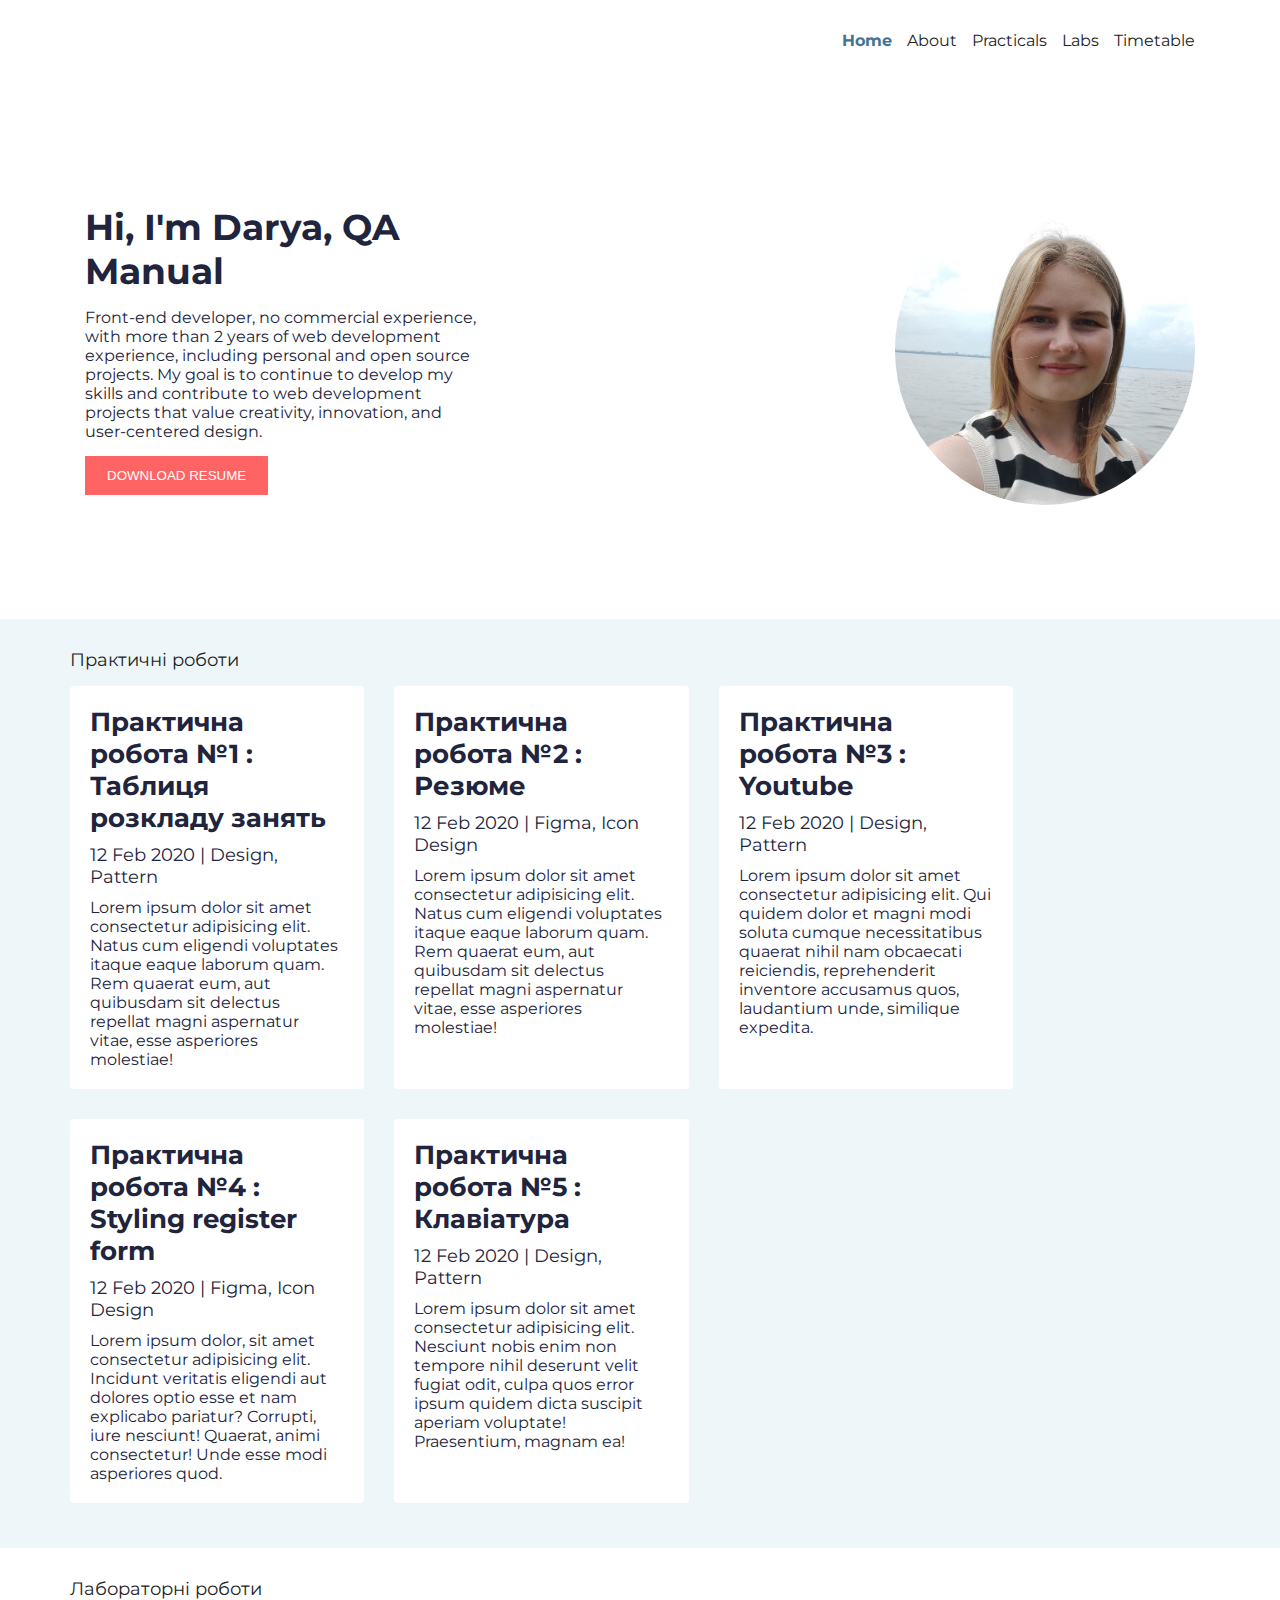
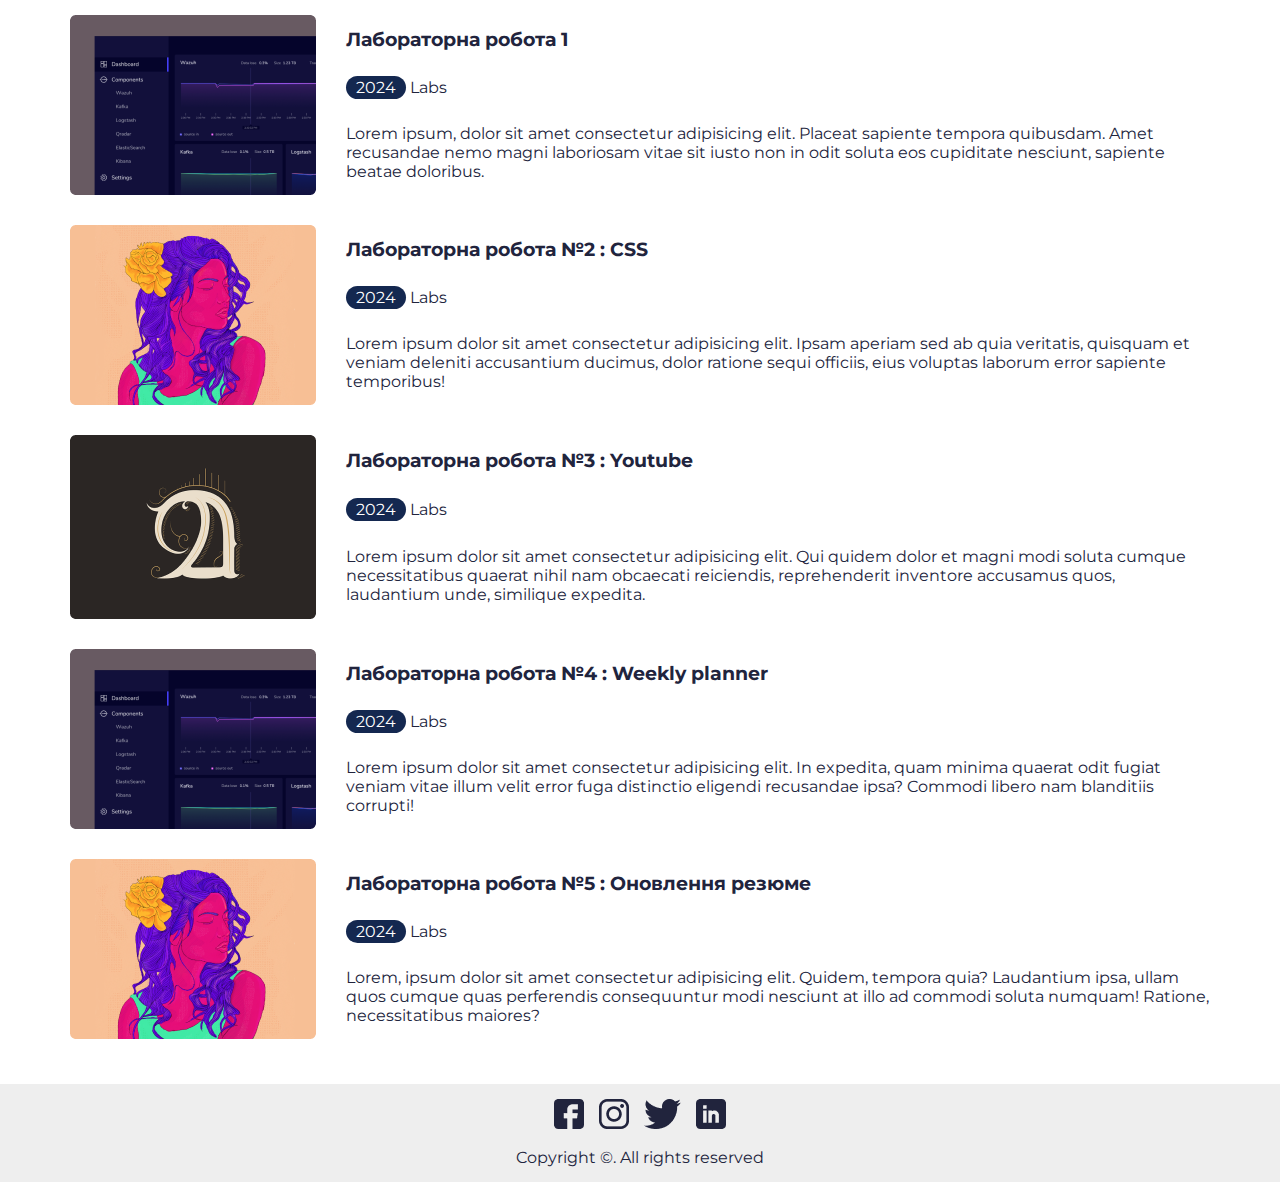
==== commit f43f2afc: "update lab5" ====
--- a/lab5/index.html
+++ b/lab5/index.html
@@ -60,10 +60,10 @@
                   creativity, innovation, and user-centered design.
                 </p>
                 <a
-                  href="https://stirring-bienenstitch-fa72ca.netlify.app/"
+                  href="#"
                   target="_blank"
                 >
-                  <button type="button">See CV</button>
+                  <button type="button">Download Resume</button>
                 </a>
               </div>
 
--- a/lab5/assets/styles/style.css
+++ b/lab5/assets/styles/style.css
@@ -185,7 +185,7 @@
           color: #fff;
           cursor: pointer;
           transition: all 0.5s ease-in-out;
-          padding: 10px 60px;
+          padding: 10px 20px;
           border: 2px solid #FF6464;
           background-color: #FF6464;
 
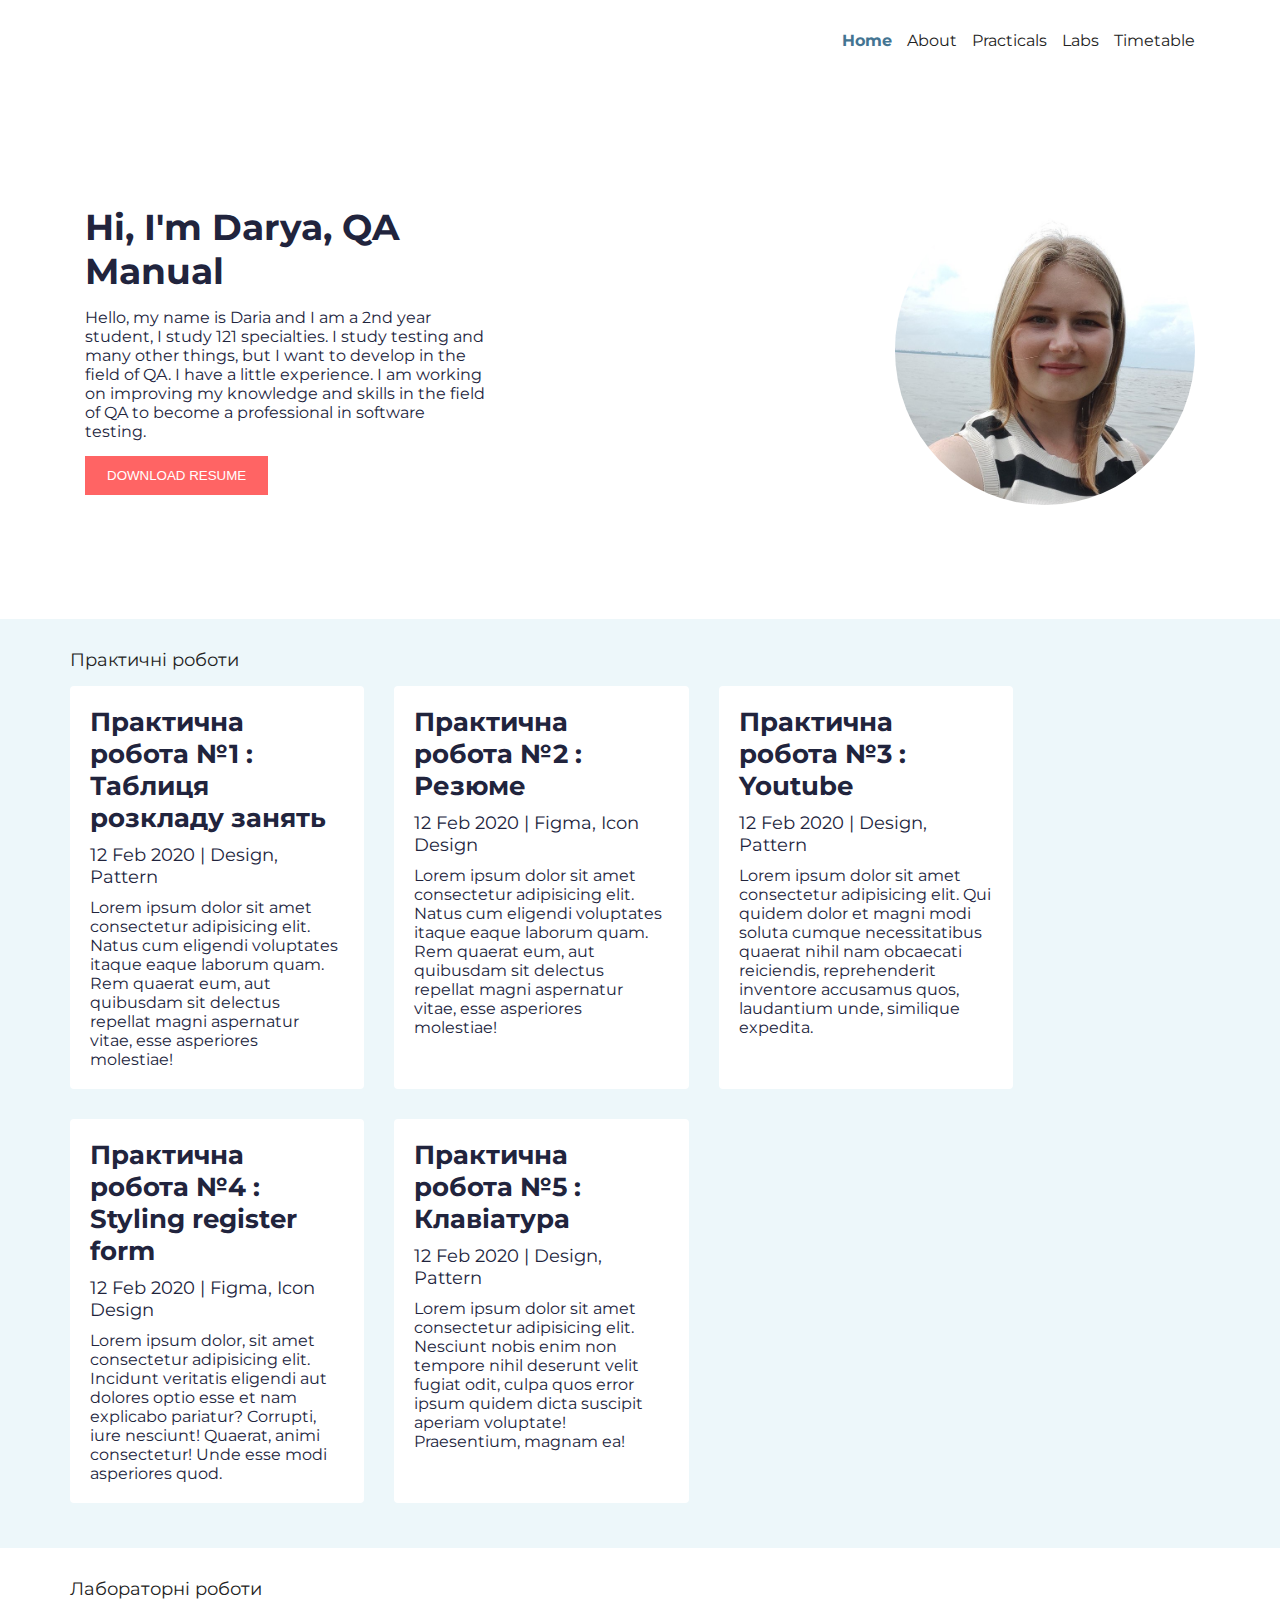
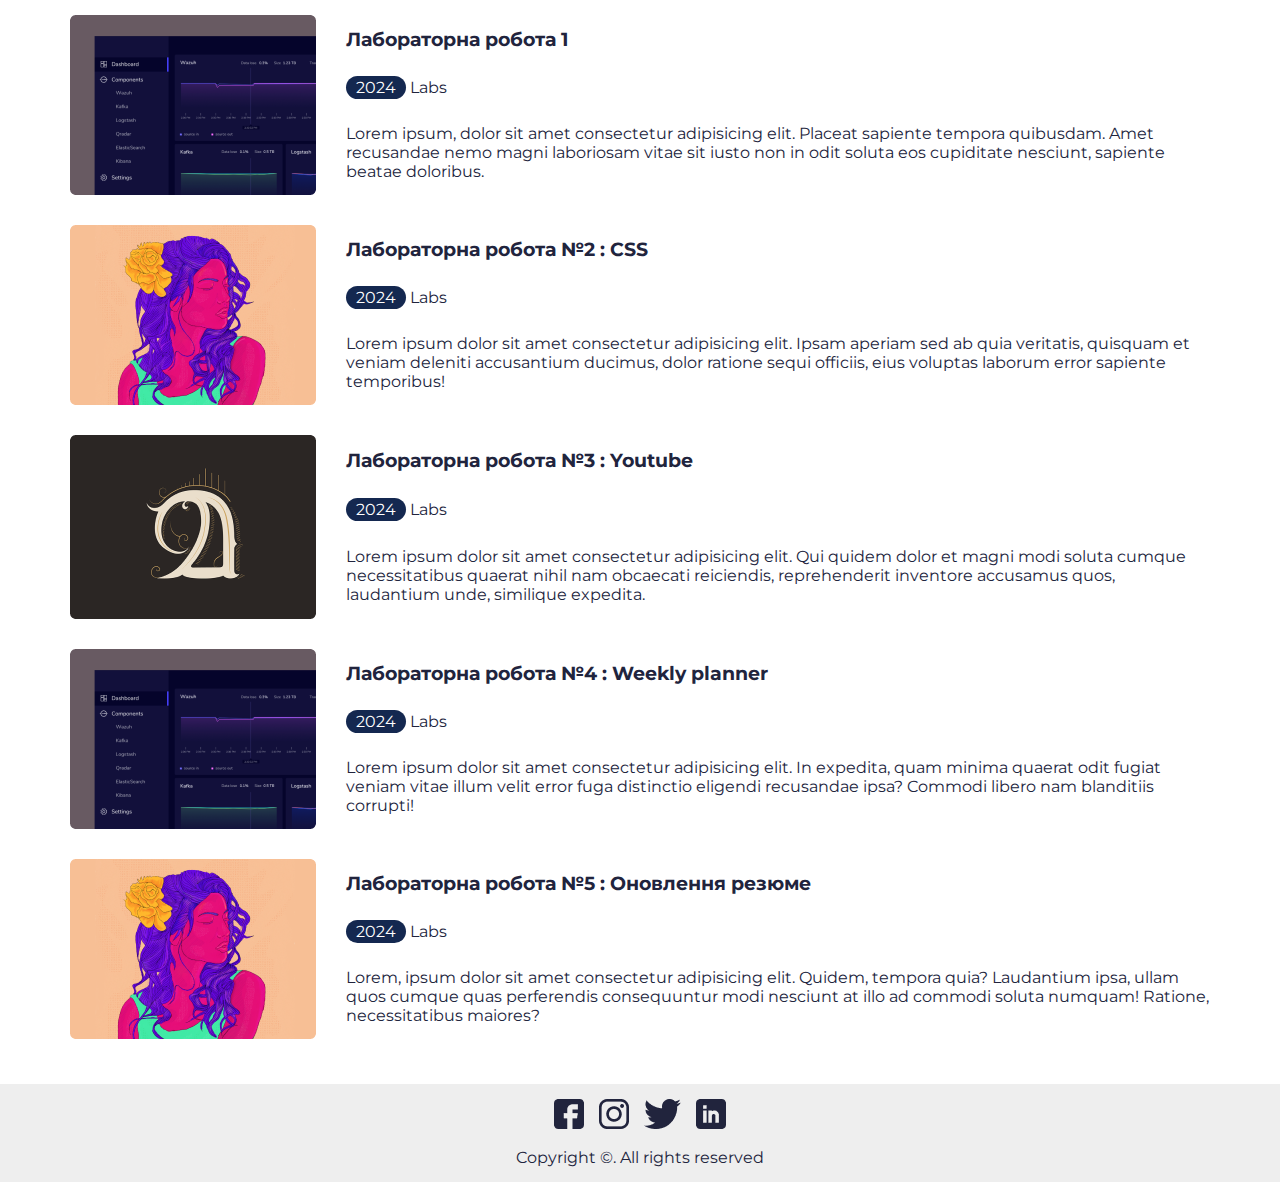
==== commit 97ccb003: "update lab5" ====
--- a/lab5/index.html
+++ b/lab5/index.html
@@ -53,11 +53,7 @@
               <div class="aboutInfo">
                 <h1>Hi, I'm Darya, QA Manual</h1>
                 <p>
-                  Front-end developer, no commercial experience, with more than
-                  2 years of web development experience, including personal and
-                  open source projects. My goal is to continue to develop my
-                  skills and contribute to web development projects that value
-                  creativity, innovation, and user-centered design.
+					Hello, my name is Daria and I am a 2nd year student, I study 121 specialties. I study testing and many other things, but I want to develop in the field of QA. I have a little experience. I am working on improving my knowledge and skills in the field of QA to become a professional in software testing.
                 </p>
                 <a
                   href="#"
